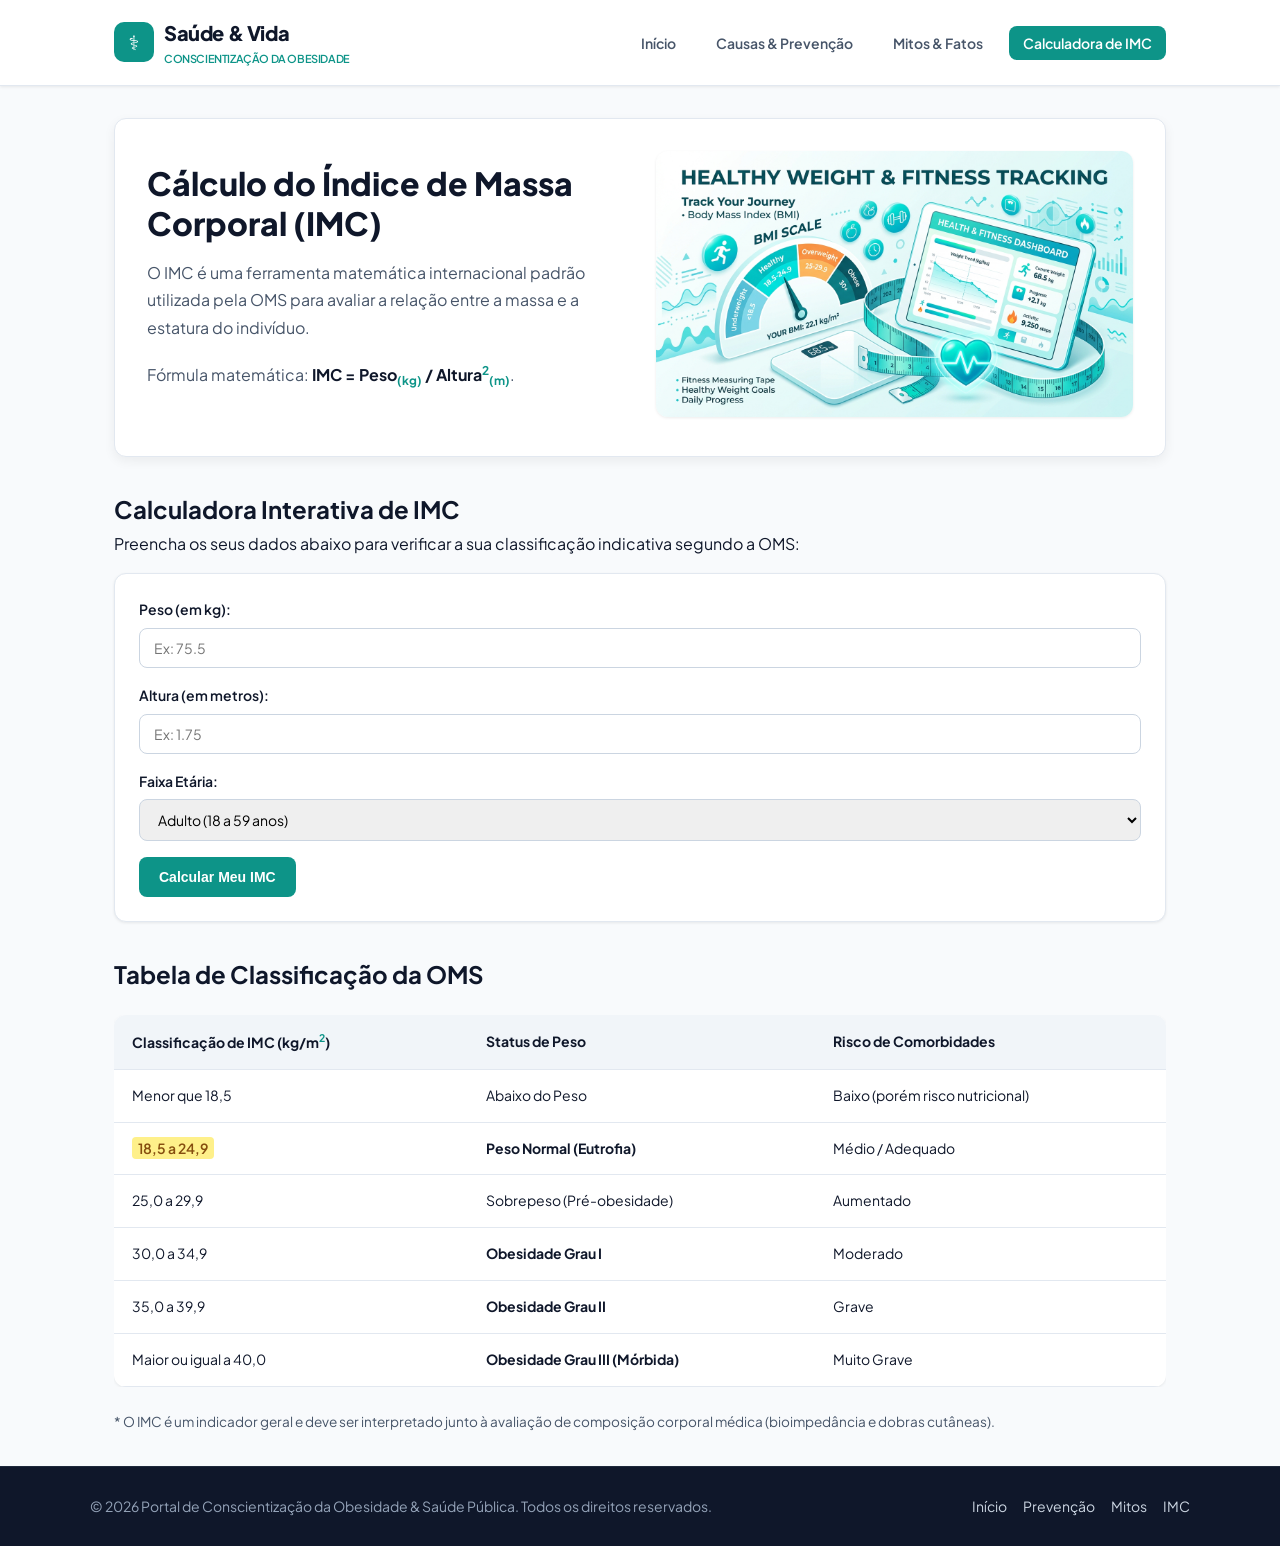
==== calculadora-imc.html @ f258b7bf "feat: implementar portal de conscientizacao sobre obesidade e saude com 4 paginas html e css externo" ====
<!DOCTYPE html>
<html lang="pt-BR">
<head>
  <meta charset="UTF-8">
  <meta name="viewport" content="width=device-width, initial-scale=1.0">
  <title>Calculadora de IMC e Formulação - Portal Saúde</title>

  <!-- Tipografia Externa Google Fonts -->
  <link rel="preconnect" href="https://fonts.googleapis.com">
  <link rel="preconnect" href="https://fonts.gstatic.com" crossorigin>
  <link href="https://fonts.googleapis.com/css2?family=Plus+Jakarta+Sans:wght@400;500;600;700;800&display=swap" rel="stylesheet">

  <!-- CSS External -->
  <link rel="stylesheet" href="css/style.css">
</head>
<body>

  <!-- Header da Página -->
  <header>
    <div class="header-container">
      <a href="index.html" class="logo-area">
        <div class="logo-badge">⚕️</div>
        <div class="logo-text">
          Saúde & Vida
          <small>Conscientização da Obesidade</small>
        </div>
      </a>

      <!-- Menu de Navegação Global (Navegável entre as 4 páginas) -->
      <nav>
        <ul>
          <li><a href="index.html">Início</a></li>
          <li><a href="causas-prevencao.html">Causas & Prevenção</a></li>
          <li><a href="mitos-fatos.html">Mitos & Fatos</a></li>
          <li><a href="calculadora-imc.html" class="active">Calculadora de IMC</a></li>
        </ul>
      </nav>
    </div>
  </header>

  <!-- Conteúdo Principal -->
  <main>
    <section class="hero-banner">
      <div class="hero-content">
        <h1>Cálculo do Índice de Massa Corporal (IMC)</h1>
        <p>
          O IMC é uma ferramenta matemática internacional padrão utilizada pela OMS para avaliar a relação entre a massa e a estatura do indivíduo.
        </p>
        <p>
          Fórmula matemática: <strong>IMC = Peso<sub>(kg)</sub> / Altura<sup>2</sup><sub>(m)</sub></strong>.
        </p>
      </div>
      <div>
        <img src="img/imc.jpg" alt="Gráfico de escala de IMC e acompanhamento de metas de peso saudável" class="page-image">
      </div>
    </section>

    <!-- Formulário Interativo de IMC -->
    <section style="margin-bottom: 32px;">
      <h2>Calculadora Interativa de IMC</h2>
      <p style="margin-bottom: 16px;">Preencha os seus dados abaixo para verificar a sua classificação indicativa segundo a OMS:</p>

      <form id="imc-form" onsubmit="calcularIMC(event)">
        <div class="form-group">
          <label for="peso">Peso (em kg):</label>
          <input type="number" id="peso" step="0.1" placeholder="Ex: 75.5" required>
        </div>

        <div class="form-group">
          <label for="altura">Altura (em metros):</label>
          <input type="number" id="altura" step="0.01" placeholder="Ex: 1.75" required>
        </div>

        <div class="form-group">
          <label for="faixa-etaria">Faixa Etária:</label>
          <select id="faixa-etaria">
            <option value="adulto">Adulto (18 a 59 anos)</option>
            <option value="idoso">Idoso (60 anos ou mais)</option>
          </select>
        </div>

        <button type="submit">Calcular Meu IMC</button>
      </form>

      <!-- Painel de Resultado -->
      <div id="resultado-box" class="card" style="display: none; margin-top: 20px; border-left: 4px solid var(--primary-color);">
        <h3>Seu Resultado:</h3>
        <p id="resultado-texto" style="font-size: 18px; margin-top: 8px;"></p>
      </div>
    </section>

    <!-- Tabela de Referência de IMC -->
    <section>
      <h2>Tabela de Classificação da OMS</h2>
      <div class="table-wrapper">
        <table>
          <thead>
            <tr>
              <th>Classificação de IMC (kg/m<sup>2</sup>)</th>
              <th>Status de Peso</th>
              <th>Risco de Comorbidades</th>
            </tr>
          </thead>
          <tbody>
            <tr>
              <td>Menor que 18,5</td>
              <td>Abaixo do Peso</td>
              <td>Baixo (porém risco nutricional)</td>
            </tr>
            <tr>
              <td><mark>18,5 a 24,9</mark></td>
              <td><b>Peso Normal (Eutrofia)</b></td>
              <td>Médio / Adequado</td>
            </tr>
            <tr>
              <td>25,0 a 29,9</td>
              <td>Sobrepeso (Pré-obesidade)</td>
              <td>Aumentado</td>
            </tr>
            <tr>
              <td>30,0 a 34,9</td>
              <td><strong>Obesidade Grau I</strong></td>
              <td>Moderado</td>
            </tr>
            <tr>
              <td>35,0 a 39,9</td>
              <td><strong>Obesidade Grau II</strong></td>
              <td>Grave</td>
            </tr>
            <tr>
              <td>Maior ou igual a 40,0</td>
              <td><strong>Obesidade Grau III (Mórbida)</strong></td>
              <td>Muito Grave</td>
            </tr>
          </tbody>
        </table>
      </div>
      <p><small>* O IMC é um indicador geral e deve ser interpretado junto à avaliação de composição corporal médica (bioimpedância e dobras cutâneas).</small></p>
    </section>
  </main>

  <!-- Rodapé -->
  <footer>
    <div class="footer-container">
      <p>&copy; 2026 Portal de Conscientização da Obesidade & Saúde Pública. Todos os direitos reservados.</p>
      <div class="footer-links">
        <a href="index.html">Início</a>
        <a href="causas-prevencao.html">Prevenção</a>
        <a href="mitos-fatos.html">Mitos</a>
        <a href="calculadora-imc.html">IMC</a>
      </div>
    </div>
  </footer>

  <!-- Script Lógico da Calculadora de IMC -->
  <script>
    function calcularIMC(e) {
      e.preventDefault();
      const peso = parseFloat(document.getElementById('peso').value);
      const altura = parseFloat(document.getElementById('altura').value);
      
      if (!peso || !altura || altura <= 0) return;
      
      const imc = (peso / (altura * altura)).toFixed(1);
      let classificacao = '';
      
      if (imc < 18.5) {
        classificacao = 'Abaixo do peso';
      } else if (imc >= 18.5 && imc <= 24.9) {
        classificacao = 'Peso Normal (Saudável)';
      } else if (imc >= 25 && imc <= 29.9) {
        classificacao = 'Sobrepeso';
      } else if (imc >= 30 && imc <= 34.9) {
        classificacao = 'Obesidade Grau I';
      } else if (imc >= 35 && imc <= 39.9) {
        classificacao = 'Obesidade Grau II';
      } else {
        classificacao = 'Obesidade Grau III';
      }

      const resBox = document.getElementById('resultado-box');
      const resTexto = document.getElementById('resultado-texto');
      
      resTexto.innerHTML = 'O seu IMC calculado é <strong>' + imc + ' kg/m<sup>2</sup></strong> — Classificação: <mark>' + classificacao + '</mark>';
      resBox.style.display = 'block';
    }
  </script>

</body>
</html>
---- css/style.css ----
/* ==========================================================================
   Estilos Globais e Variáveis - Portal Saúde & Obesidade
   ========================================================================== */
:root {
  --primary-color: #0d9488;
  --primary-hover: #0f766e;
  --secondary-color: #0284c7;
  --bg-body: #f8fafc;
  --bg-card: #ffffff;
  --text-dark: #0f172a;
  --text-muted: #475569;
  --border-color: #cbd5e1;
  --border-light: #e2e8f0;
  --shadow-sm: 0 1px 3px rgba(0,0,0,0.08);
  --shadow-md: 0 4px 12px rgba(0,0,0,0.06);
  --shadow-lg: 0 12px 24px rgba(0,0,0,0.08);
  --radius-main: 12px;
  --radius-sm: 8px;
  --font-family: 'Plus Jakarta Sans', system-ui, -apple-system, sans-serif;
}

* {
  box-sizing: border-box;
  margin: 0;
  padding: 0;
}

body {
  font-family: var(--font-family);
  background-color: var(--bg-body);
  color: var(--text-dark);
  line-height: 1.7;
  display: flex;
  flex-direction: column;
  min-height: 100vh;
  -webkit-font-smoothing: antialiased;
}

/* ==========================================================================
   Header e Navegação (Requisito: header, nav adequados em todas as páginas)
   ========================================================================== */
header {
  background-color: #ffffff;
  border-bottom: 1px solid var(--border-light);
  box-shadow: var(--shadow-sm);
  position: sticky;
  top: 0;
  z-index: 100;
}

.header-container {
  max-width: 1100px;
  margin: 0 auto;
  padding: 16px 24px;
  display: flex;
  align-items: center;
  justify-content: space-between;
  flex-wrap: wrap;
  gap: 16px;
}

.logo-area {
  display: flex;
  align-items: center;
  gap: 10px;
  text-decoration: none;
  color: var(--text-dark);
}

.logo-badge {
  background: var(--primary-color);
  color: #ffffff;
  width: 40px;
  height: 40px;
  border-radius: 10px;
  display: flex;
  align-items: center;
  justify-content: center;
  font-size: 20px;
  font-weight: 800;
}

.logo-text {
  font-size: 20px;
  font-weight: 800;
  letter-spacing: -0.02em;
}

.logo-text small {
  display: block;
  font-size: 11px;
  color: var(--primary-color);
  font-weight: 600;
  text-transform: uppercase;
}

/* Nav Menu */
nav ul {
  display: flex;
  list-style: none;
  gap: 12px;
  flex-wrap: wrap;
}

nav a {
  text-decoration: none;
  color: var(--text-muted);
  font-weight: 600;
  font-size: 14px;
  padding: 8px 14px;
  border-radius: var(--radius-sm);
  transition: all 0.2s ease;
}

nav a:hover {
  color: var(--primary-color);
  background-color: rgba(13, 148, 136, 0.08);
}

nav a.active {
  color: #ffffff;
  background-color: var(--primary-color);
}

/* ==========================================================================
   Conteúdo Principal (Main)
   ========================================================================== */
main {
  flex: 1;
  max-width: 1100px;
  width: 100%;
  margin: 32px auto;
  padding: 0 24px;
}

.hero-banner {
  background-color: var(--bg-card);
  border: 1px solid var(--border-light);
  border-radius: var(--radius-main);
  padding: 32px;
  margin-bottom: 32px;
  box-shadow: var(--shadow-md);
  display: grid;
  grid-template-columns: 1fr 1fr;
  gap: 32px;
  align-items: center;
}

@media (max-width: 768px) {
  .hero-banner {
    grid-template-columns: 1fr;
  }
}

.hero-content h1 {
  font-size: 32px;
  font-weight: 800;
  color: var(--text-dark);
  margin-bottom: 16px;
  line-height: 1.25;
}

.hero-content p {
  color: var(--text-muted);
  font-size: 16px;
  margin-bottom: 20px;
}

.page-image {
  width: 100%;
  height: auto;
  border-radius: var(--radius-main);
  box-shadow: var(--shadow-sm);
  object-fit: cover;
}

/* Grid de Seções / Cards */
.content-grid {
  display: grid;
  grid-template-columns: repeat(auto-fit, minmax(300px, 1fr));
  gap: 24px;
  margin-bottom: 32px;
}

.card {
  background-color: var(--bg-card);
  border: 1px solid var(--border-light);
  border-radius: var(--radius-main);
  padding: 24px;
  box-shadow: var(--shadow-sm);
  transition: transform 0.2s, box-shadow 0.2s;
}

.card:hover {
  transform: translateY(-3px);
  box-shadow: var(--shadow-md);
}

.card h2 {
  font-size: 20px;
  font-weight: 700;
  color: var(--primary-color);
  margin-bottom: 12px;
}

/* ==========================================================================
   Estilização das Tags de Formatação Exigidas
   ========================================================================== */
mark {
  background-color: #fef08a;
  color: #854d0e;
  padding: 2px 6px;
  border-radius: 4px;
  font-weight: 600;
}

strong, b {
  font-weight: 700;
  color: var(--text-dark);
}

em, i {
  font-style: italic;
  color: #0369a1;
}

del {
  text-decoration: line-through;
  color: #94a3b8;
  background-color: #fecdd3;
  padding: 0 4px;
  border-radius: 3px;
}

ins {
  text-decoration: underline;
  background-color: #d1fae5;
  color: #065f46;
  padding: 0 4px;
  border-radius: 3px;
}

sub {
  vertical-align: sub;
  font-size: 0.75em;
  color: var(--primary-color);
  font-weight: 700;
}

sup {
  vertical-align: super;
  font-size: 0.75em;
  color: var(--primary-color);
  font-weight: 700;
}

small {
  font-size: 0.85em;
  color: var(--text-muted);
}

/* ==========================================================================
   Tabelas e Formulários
   ========================================================================== */
.table-wrapper {
  overflow-x: auto;
  margin: 20px 0;
}

table {
  width: 100%;
  border-collapse: collapse;
  background-color: var(--bg-card);
  border-radius: var(--radius-main);
  overflow: hidden;
  box-shadow: var(--shadow-sm);
}

th, td {
  padding: 14px 18px;
  text-align: left;
  border-bottom: 1px solid var(--border-light);
  font-size: 14px;
}

th {
  background-color: #f1f5f9;
  font-weight: 700;
  color: var(--text-dark);
}

tr:hover {
  background-color: #f8fafc;
}

form {
  background-color: var(--bg-card);
  border: 1px solid var(--border-light);
  padding: 24px;
  border-radius: var(--radius-main);
  box-shadow: var(--shadow-sm);
  display: flex;
  flex-direction: column;
  gap: 16px;
}

.form-group {
  display: flex;
  flex-direction: column;
  gap: 6px;
}

label {
  font-weight: 600;
  font-size: 14px;
}

input, select, textarea {
  padding: 10px 14px;
  border: 1px solid var(--border-color);
  border-radius: var(--radius-sm);
  font-family: inherit;
  font-size: 14px;
}

input:focus, select:focus, textarea:focus {
  outline: 2px solid var(--primary-color);
  border-color: transparent;
}

button {
  background-color: var(--primary-color);
  color: #ffffff;
  padding: 12px 20px;
  border: none;
  border-radius: var(--radius-sm);
  font-weight: 700;
  font-size: 14px;
  cursor: pointer;
  transition: background-color 0.2s;
  align-self: flex-start;
}

button:hover {
  background-color: var(--primary-hover);
}

/* ==========================================================================
   Rodapé (Footer)
   ========================================================================== */
footer {
  background-color: #0f172a;
  color: #94a3b8;
  padding: 28px 24px;
  margin-top: auto;
  border-top: 1px solid #1e293b;
  font-size: 14px;
}

.footer-container {
  max-width: 1100px;
  margin: 0 auto;
  display: flex;
  justify-content: space-between;
  align-items: center;
  flex-wrap: wrap;
  gap: 16px;
}

.footer-container p {
  margin: 0;
}

.footer-links {
  display: flex;
  gap: 16px;
}

.footer-links a {
  color: #cbd5e1;
  text-decoration: none;
  transition: color 0.15s;
}

.footer-links a:hover {
  color: #38bdf8;
}
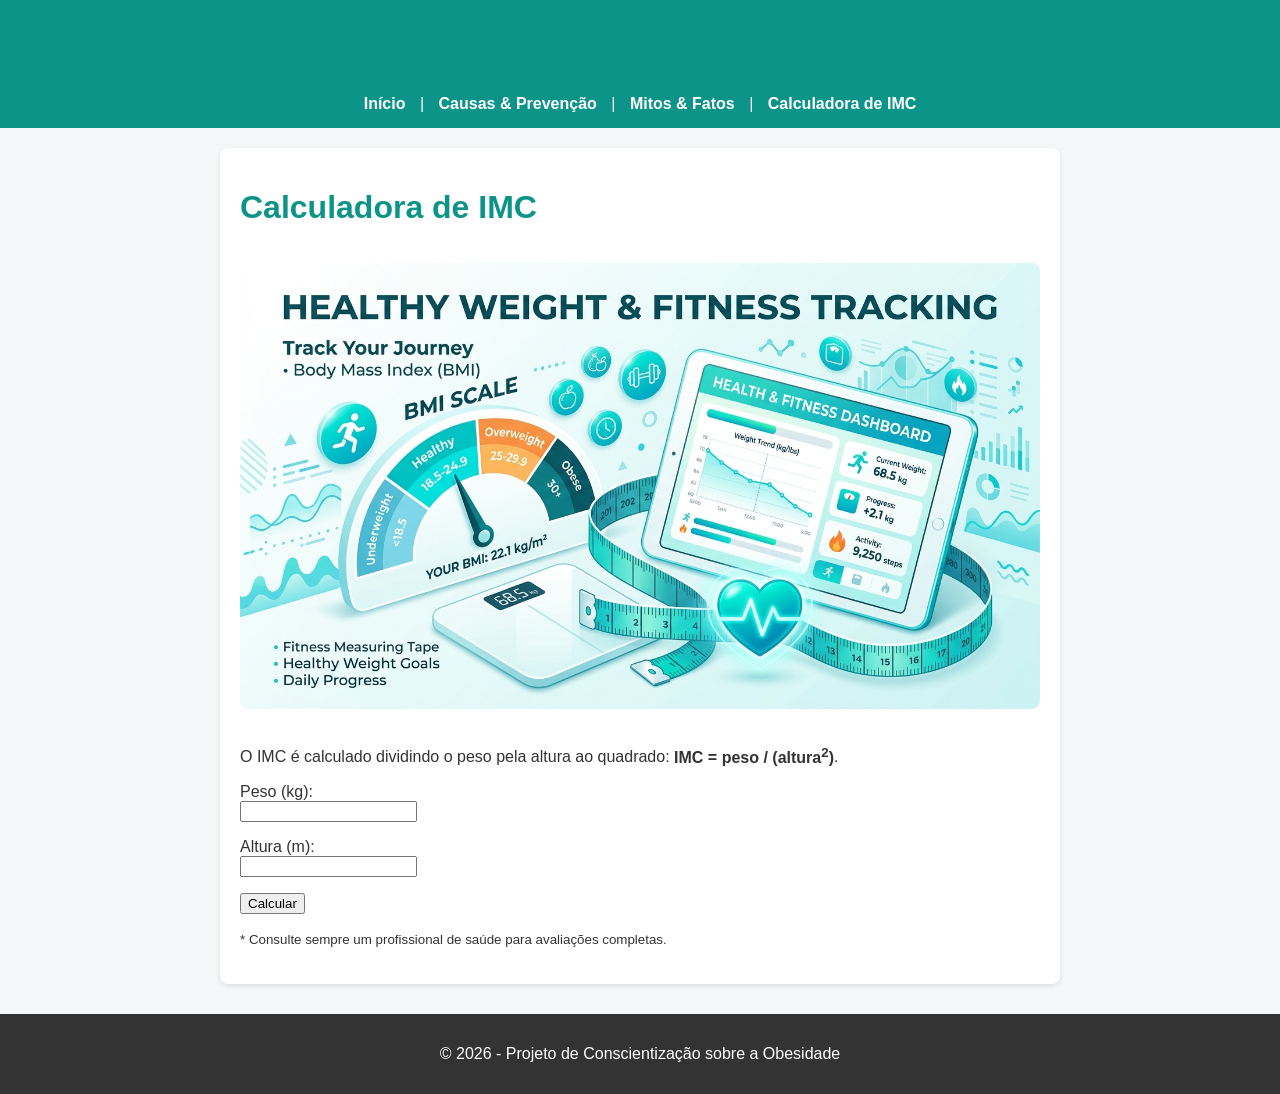
==== commit 26605725: "refactor: simplificar paginas html e css para entrega da tarefa" ====
--- a/calculadora-imc.html
+++ b/calculadora-imc.html
@@ -2,187 +2,64 @@
 <html lang="pt-BR">
 <head>
   <meta charset="UTF-8">
-  <meta name="viewport" content="width=device-width, initial-scale=1.0">
-  <title>Calculadora de IMC e Formulação - Portal Saúde</title>
-
-  <!-- Tipografia Externa Google Fonts -->
-  <link rel="preconnect" href="https://fonts.googleapis.com">
-  <link rel="preconnect" href="https://fonts.gstatic.com" crossorigin>
-  <link href="https://fonts.googleapis.com/css2?family=Plus+Jakarta+Sans:wght@400;500;600;700;800&display=swap" rel="stylesheet">
-
-  <!-- CSS External -->
+  <title>Calculadora de IMC - Obesidade</title>
   <link rel="stylesheet" href="css/style.css">
 </head>
 <body>
 
-  <!-- Header da Página -->
   <header>
-    <div class="header-container">
-      <a href="index.html" class="logo-area">
-        <div class="logo-badge">⚕️</div>
-        <div class="logo-text">
-          Saúde & Vida
-          <small>Conscientização da Obesidade</small>
-        </div>
-      </a>
-
-      <!-- Menu de Navegação Global (Navegável entre as 4 páginas) -->
-      <nav>
-        <ul>
-          <li><a href="index.html">Início</a></li>
-          <li><a href="causas-prevencao.html">Causas & Prevenção</a></li>
-          <li><a href="mitos-fatos.html">Mitos & Fatos</a></li>
-          <li><a href="calculadora-imc.html" class="active">Calculadora de IMC</a></li>
-        </ul>
-      </nav>
-    </div>
+    <h1>Saúde & Conscientização</h1>
+    <nav>
+      <a href="index.html">Início</a> |
+      <a href="causas-prevencao.html">Causas & Prevenção</a> |
+      <a href="mitos-fatos.html">Mitos & Fatos</a> |
+      <a href="calculadora-imc.html">Calculadora de IMC</a>
+    </nav>
   </header>
 
-  <!-- Conteúdo Principal -->
   <main>
-    <section class="hero-banner">
-      <div class="hero-content">
-        <h1>Cálculo do Índice de Massa Corporal (IMC)</h1>
-        <p>
-          O IMC é uma ferramenta matemática internacional padrão utilizada pela OMS para avaliar a relação entre a massa e a estatura do indivíduo.
-        </p>
-        <p>
-          Fórmula matemática: <strong>IMC = Peso<sub>(kg)</sub> / Altura<sup>2</sup><sub>(m)</sub></strong>.
-        </p>
-      </div>
-      <div>
-        <img src="img/imc.jpg" alt="Gráfico de escala de IMC e acompanhamento de metas de peso saudável" class="page-image">
-      </div>
-    </section>
+    <h1>Calculadora de IMC</h1>
 
-    <!-- Formulário Interativo de IMC -->
-    <section style="margin-bottom: 32px;">
-      <h2>Calculadora Interativa de IMC</h2>
-      <p style="margin-bottom: 16px;">Preencha os seus dados abaixo para verificar a sua classificação indicativa segundo a OMS:</p>
+    <img src="img/imc.jpg" alt="Gráfico de Índice de Massa Corporal">
 
-      <form id="imc-form" onsubmit="calcularIMC(event)">
-        <div class="form-group">
-          <label for="peso">Peso (em kg):</label>
-          <input type="number" id="peso" step="0.1" placeholder="Ex: 75.5" required>
-        </div>
+    <p>
+      O IMC é calculado dividindo o peso pela altura ao quadrado: <b>IMC = peso / (altura<sup>2</sup>)</b>.
+    </p>
 
-        <div class="form-group">
-          <label for="altura">Altura (em metros):</label>
-          <input type="number" id="altura" step="0.01" placeholder="Ex: 1.75" required>
-        </div>
+    <form onsubmit="calcular(event)">
+      <p>
+        <label for="peso">Peso (kg):</label><br>
+        <input type="number" id="peso" step="0.1" required>
+      </p>
 
-        <div class="form-group">
-          <label for="faixa-etaria">Faixa Etária:</label>
-          <select id="faixa-etaria">
-            <option value="adulto">Adulto (18 a 59 anos)</option>
-            <option value="idoso">Idoso (60 anos ou mais)</option>
-          </select>
-        </div>
+      <p>
+        <label for="altura">Altura (m):</label><br>
+        <input type="number" id="altura" step="0.01" required>
+      </p>
 
-        <button type="submit">Calcular Meu IMC</button>
-      </form>
+      <button type="submit">Calcular</button>
+    </form>
 
-      <!-- Painel de Resultado -->
-      <div id="resultado-box" class="card" style="display: none; margin-top: 20px; border-left: 4px solid var(--primary-color);">
-        <h3>Seu Resultado:</h3>
-        <p id="resultado-texto" style="font-size: 18px; margin-top: 8px;"></p>
-      </div>
-    </section>
+    <p id="resultado"></p>
 
-    <!-- Tabela de Referência de IMC -->
-    <section>
-      <h2>Tabela de Classificação da OMS</h2>
-      <div class="table-wrapper">
-        <table>
-          <thead>
-            <tr>
-              <th>Classificação de IMC (kg/m<sup>2</sup>)</th>
-              <th>Status de Peso</th>
-              <th>Risco de Comorbidades</th>
-            </tr>
-          </thead>
-          <tbody>
-            <tr>
-              <td>Menor que 18,5</td>
-              <td>Abaixo do Peso</td>
-              <td>Baixo (porém risco nutricional)</td>
-            </tr>
-            <tr>
-              <td><mark>18,5 a 24,9</mark></td>
-              <td><b>Peso Normal (Eutrofia)</b></td>
-              <td>Médio / Adequado</td>
-            </tr>
-            <tr>
-              <td>25,0 a 29,9</td>
-              <td>Sobrepeso (Pré-obesidade)</td>
-              <td>Aumentado</td>
-            </tr>
-            <tr>
-              <td>30,0 a 34,9</td>
-              <td><strong>Obesidade Grau I</strong></td>
-              <td>Moderado</td>
-            </tr>
-            <tr>
-              <td>35,0 a 39,9</td>
-              <td><strong>Obesidade Grau II</strong></td>
-              <td>Grave</td>
-            </tr>
-            <tr>
-              <td>Maior ou igual a 40,0</td>
-              <td><strong>Obesidade Grau III (Mórbida)</strong></td>
-              <td>Muito Grave</td>
-            </tr>
-          </tbody>
-        </table>
-      </div>
-      <p><small>* O IMC é um indicador geral e deve ser interpretado junto à avaliação de composição corporal médica (bioimpedância e dobras cutâneas).</small></p>
-    </section>
+    <p>
+      <small>* Consulte sempre um profissional de saúde para avaliações completas.</small>
+    </p>
   </main>
 
-  <!-- Rodapé -->
   <footer>
-    <div class="footer-container">
-      <p>&copy; 2026 Portal de Conscientização da Obesidade & Saúde Pública. Todos os direitos reservados.</p>
-      <div class="footer-links">
-        <a href="index.html">Início</a>
-        <a href="causas-prevencao.html">Prevenção</a>
-        <a href="mitos-fatos.html">Mitos</a>
-        <a href="calculadora-imc.html">IMC</a>
-      </div>
-    </div>
+    <p>&copy; 2026 - Projeto de Conscientização sobre a Obesidade</p>
   </footer>
 
-  <!-- Script Lógico da Calculadora de IMC -->
   <script>
-    function calcularIMC(e) {
+    function calcular(e) {
       e.preventDefault();
-      const peso = parseFloat(document.getElementById('peso').value);
-      const altura = parseFloat(document.getElementById('altura').value);
-      
-      if (!peso || !altura || altura <= 0) return;
-      
-      const imc = (peso / (altura * altura)).toFixed(1);
-      let classificacao = '';
-      
-      if (imc < 18.5) {
-        classificacao = 'Abaixo do peso';
-      } else if (imc >= 18.5 && imc <= 24.9) {
-        classificacao = 'Peso Normal (Saudável)';
-      } else if (imc >= 25 && imc <= 29.9) {
-        classificacao = 'Sobrepeso';
-      } else if (imc >= 30 && imc <= 34.9) {
-        classificacao = 'Obesidade Grau I';
-      } else if (imc >= 35 && imc <= 39.9) {
-        classificacao = 'Obesidade Grau II';
-      } else {
-        classificacao = 'Obesidade Grau III';
+      const p = parseFloat(document.getElementById('peso').value);
+      const a = parseFloat(document.getElementById('altura').value);
+      if (p && a) {
+        const imc = (p / (a * a)).toFixed(1);
+        document.getElementById('resultado').innerHTML = 'Seu IMC é: <strong>' + imc + '</strong>';
       }
-
-      const resBox = document.getElementById('resultado-box');
-      const resTexto = document.getElementById('resultado-texto');
-      
-      resTexto.innerHTML = 'O seu IMC calculado é <strong>' + imc + ' kg/m<sup>2</sup></strong> — Classificação: <mark>' + classificacao + '</mark>';
-      resBox.style.display = 'block';
     }
   </script>
 
--- a/css/style.css
+++ b/css/style.css
@@ -1,387 +1,71 @@
-/* ==========================================================================
-   Estilos Globais e Variáveis - Portal Saúde & Obesidade
-   ========================================================================== */
-:root {
-  --primary-color: #0d9488;
-  --primary-hover: #0f766e;
-  --secondary-color: #0284c7;
-  --bg-body: #f8fafc;
-  --bg-card: #ffffff;
-  --text-dark: #0f172a;
-  --text-muted: #475569;
-  --border-color: #cbd5e1;
-  --border-light: #e2e8f0;
-  --shadow-sm: 0 1px 3px rgba(0,0,0,0.08);
-  --shadow-md: 0 4px 12px rgba(0,0,0,0.06);
-  --shadow-lg: 0 12px 24px rgba(0,0,0,0.08);
-  --radius-main: 12px;
-  --radius-sm: 8px;
-  --font-family: 'Plus Jakarta Sans', system-ui, -apple-system, sans-serif;
+/* Estilo CSS Externo Simples */
+body {
+  font-family: Arial, sans-serif;
+  margin: 0;
+  padding: 0;
+  background-color: #f4f6f8;
+  color: #333;
 }
 
-* {
-  box-sizing: border-box;
-  margin: 0;
-  padding: 0;
+header {
+  background-color: #0d9488;
+  color: white;
+  padding: 15px 20px;
+  text-align: center;
 }
 
-body {
-  font-family: var(--font-family);
-  background-color: var(--bg-body);
-  color: var(--text-dark);
-  line-height: 1.7;
-  display: flex;
-  flex-direction: column;
-  min-height: 100vh;
-  -webkit-font-smoothing: antialiased;
-}
-
-/* ==========================================================================
-   Header e Navegação (Requisito: header, nav adequados em todas as páginas)
-   ========================================================================== */
-header {
-  background-color: #ffffff;
-  border-bottom: 1px solid var(--border-light);
-  box-shadow: var(--shadow-sm);
-  position: sticky;
-  top: 0;
-  z-index: 100;
-}
-
-.header-container {
-  max-width: 1100px;
-  margin: 0 auto;
-  padding: 16px 24px;
-  display: flex;
-  align-items: center;
-  justify-content: space-between;
-  flex-wrap: wrap;
-  gap: 16px;
-}
-
-.logo-area {
-  display: flex;
-  align-items: center;
-  gap: 10px;
-  text-decoration: none;
-  color: var(--text-dark);
-}
-
-.logo-badge {
-  background: var(--primary-color);
-  color: #ffffff;
-  width: 40px;
-  height: 40px;
-  border-radius: 10px;
-  display: flex;
-  align-items: center;
-  justify-content: center;
-  font-size: 20px;
-  font-weight: 800;
-}
-
-.logo-text {
-  font-size: 20px;
-  font-weight: 800;
-  letter-spacing: -0.02em;
-}
-
-.logo-text small {
-  display: block;
-  font-size: 11px;
-  color: var(--primary-color);
-  font-weight: 600;
-  text-transform: uppercase;
-}
-
-/* Nav Menu */
-nav ul {
-  display: flex;
-  list-style: none;
-  gap: 12px;
-  flex-wrap: wrap;
+nav {
+  margin-top: 10px;
 }
 
 nav a {
+  color: white;
   text-decoration: none;
-  color: var(--text-muted);
-  font-weight: 600;
-  font-size: 14px;
-  padding: 8px 14px;
-  border-radius: var(--radius-sm);
-  transition: all 0.2s ease;
+  margin: 0 10px;
+  font-weight: bold;
 }
 
 nav a:hover {
-  color: var(--primary-color);
-  background-color: rgba(13, 148, 136, 0.08);
+  text-decoration: underline;
 }
 
-nav a.active {
-  color: #ffffff;
-  background-color: var(--primary-color);
+main {
+  max-width: 800px;
+  margin: 20px auto;
+  background: white;
+  padding: 20px;
+  border-radius: 8px;
+  box-shadow: 0 2px 5px rgba(0,0,0,0.1);
 }
 
-/* ==========================================================================
-   Conteúdo Principal (Main)
-   ========================================================================== */
-main {
-  flex: 1;
-  max-width: 1100px;
-  width: 100%;
-  margin: 32px auto;
-  padding: 0 24px;
+h1 {
+  color: #0d9488;
 }
 
-.hero-banner {
-  background-color: var(--bg-card);
-  border: 1px solid var(--border-light);
-  border-radius: var(--radius-main);
-  padding: 32px;
-  margin-bottom: 32px;
-  box-shadow: var(--shadow-md);
-  display: grid;
-  grid-template-columns: 1fr 1fr;
-  gap: 32px;
-  align-items: center;
+img {
+  max-width: 100%;
+  height: auto;
+  border-radius: 8px;
+  margin: 15px 0;
 }
 
-@media (max-width: 768px) {
-  .hero-banner {
-    grid-template-columns: 1fr;
-  }
-}
-
-.hero-content h1 {
-  font-size: 32px;
-  font-weight: 800;
-  color: var(--text-dark);
-  margin-bottom: 16px;
-  line-height: 1.25;
-}
-
-.hero-content p {
-  color: var(--text-muted);
-  font-size: 16px;
-  margin-bottom: 20px;
-}
-
-.page-image {
-  width: 100%;
-  height: auto;
-  border-radius: var(--radius-main);
-  box-shadow: var(--shadow-sm);
-  object-fit: cover;
-}
-
-/* Grid de Seções / Cards */
-.content-grid {
-  display: grid;
-  grid-template-columns: repeat(auto-fit, minmax(300px, 1fr));
-  gap: 24px;
-  margin-bottom: 32px;
-}
-
-.card {
-  background-color: var(--bg-card);
-  border: 1px solid var(--border-light);
-  border-radius: var(--radius-main);
-  padding: 24px;
-  box-shadow: var(--shadow-sm);
-  transition: transform 0.2s, box-shadow 0.2s;
-}
-
-.card:hover {
-  transform: translateY(-3px);
-  box-shadow: var(--shadow-md);
-}
-
-.card h2 {
-  font-size: 20px;
-  font-weight: 700;
-  color: var(--primary-color);
-  margin-bottom: 12px;
-}
-
-/* ==========================================================================
-   Estilização das Tags de Formatação Exigidas
-   ========================================================================== */
 mark {
   background-color: #fef08a;
-  color: #854d0e;
-  padding: 2px 6px;
-  border-radius: 4px;
-  font-weight: 600;
-}
-
-strong, b {
-  font-weight: 700;
-  color: var(--text-dark);
-}
-
-em, i {
-  font-style: italic;
-  color: #0369a1;
+  padding: 2px 4px;
 }
 
 del {
-  text-decoration: line-through;
-  color: #94a3b8;
-  background-color: #fecdd3;
-  padding: 0 4px;
-  border-radius: 3px;
+  color: #dc2626;
 }
 
 ins {
-  text-decoration: underline;
-  background-color: #d1fae5;
-  color: #065f46;
-  padding: 0 4px;
-  border-radius: 3px;
+  color: #16a34a;
 }
 
-sub {
-  vertical-align: sub;
-  font-size: 0.75em;
-  color: var(--primary-color);
-  font-weight: 700;
+footer {
+  text-align: center;
+  padding: 15px;
+  background-color: #333;
+  color: white;
+  margin-top: 30px;
 }
-
-sup {
-  vertical-align: super;
-  font-size: 0.75em;
-  color: var(--primary-color);
-  font-weight: 700;
-}
-
-small {
-  font-size: 0.85em;
-  color: var(--text-muted);
-}
-
-/* ==========================================================================
-   Tabelas e Formulários
-   ========================================================================== */
-.table-wrapper {
-  overflow-x: auto;
-  margin: 20px 0;
-}
-
-table {
-  width: 100%;
-  border-collapse: collapse;
-  background-color: var(--bg-card);
-  border-radius: var(--radius-main);
-  overflow: hidden;
-  box-shadow: var(--shadow-sm);
-}
-
-th, td {
-  padding: 14px 18px;
-  text-align: left;
-  border-bottom: 1px solid var(--border-light);
-  font-size: 14px;
-}
-
-th {
-  background-color: #f1f5f9;
-  font-weight: 700;
-  color: var(--text-dark);
-}
-
-tr:hover {
-  background-color: #f8fafc;
-}
-
-form {
-  background-color: var(--bg-card);
-  border: 1px solid var(--border-light);
-  padding: 24px;
-  border-radius: var(--radius-main);
-  box-shadow: var(--shadow-sm);
-  display: flex;
-  flex-direction: column;
-  gap: 16px;
-}
-
-.form-group {
-  display: flex;
-  flex-direction: column;
-  gap: 6px;
-}
-
-label {
-  font-weight: 600;
-  font-size: 14px;
-}
-
-input, select, textarea {
-  padding: 10px 14px;
-  border: 1px solid var(--border-color);
-  border-radius: var(--radius-sm);
-  font-family: inherit;
-  font-size: 14px;
-}
-
-input:focus, select:focus, textarea:focus {
-  outline: 2px solid var(--primary-color);
-  border-color: transparent;
-}
-
-button {
-  background-color: var(--primary-color);
-  color: #ffffff;
-  padding: 12px 20px;
-  border: none;
-  border-radius: var(--radius-sm);
-  font-weight: 700;
-  font-size: 14px;
-  cursor: pointer;
-  transition: background-color 0.2s;
-  align-self: flex-start;
-}
-
-button:hover {
-  background-color: var(--primary-hover);
-}
-
-/* ==========================================================================
-   Rodapé (Footer)
-   ========================================================================== */
-footer {
-  background-color: #0f172a;
-  color: #94a3b8;
-  padding: 28px 24px;
-  margin-top: auto;
-  border-top: 1px solid #1e293b;
-  font-size: 14px;
-}
-
-.footer-container {
-  max-width: 1100px;
-  margin: 0 auto;
-  display: flex;
-  justify-content: space-between;
-  align-items: center;
-  flex-wrap: wrap;
-  gap: 16px;
-}
-
-.footer-container p {
-  margin: 0;
-}
-
-.footer-links {
-  display: flex;
-  gap: 16px;
-}
-
-.footer-links a {
-  color: #cbd5e1;
-  text-decoration: none;
-  transition: color 0.15s;
-}
-
-.footer-links a:hover {
-  color: #38bdf8;
-}
